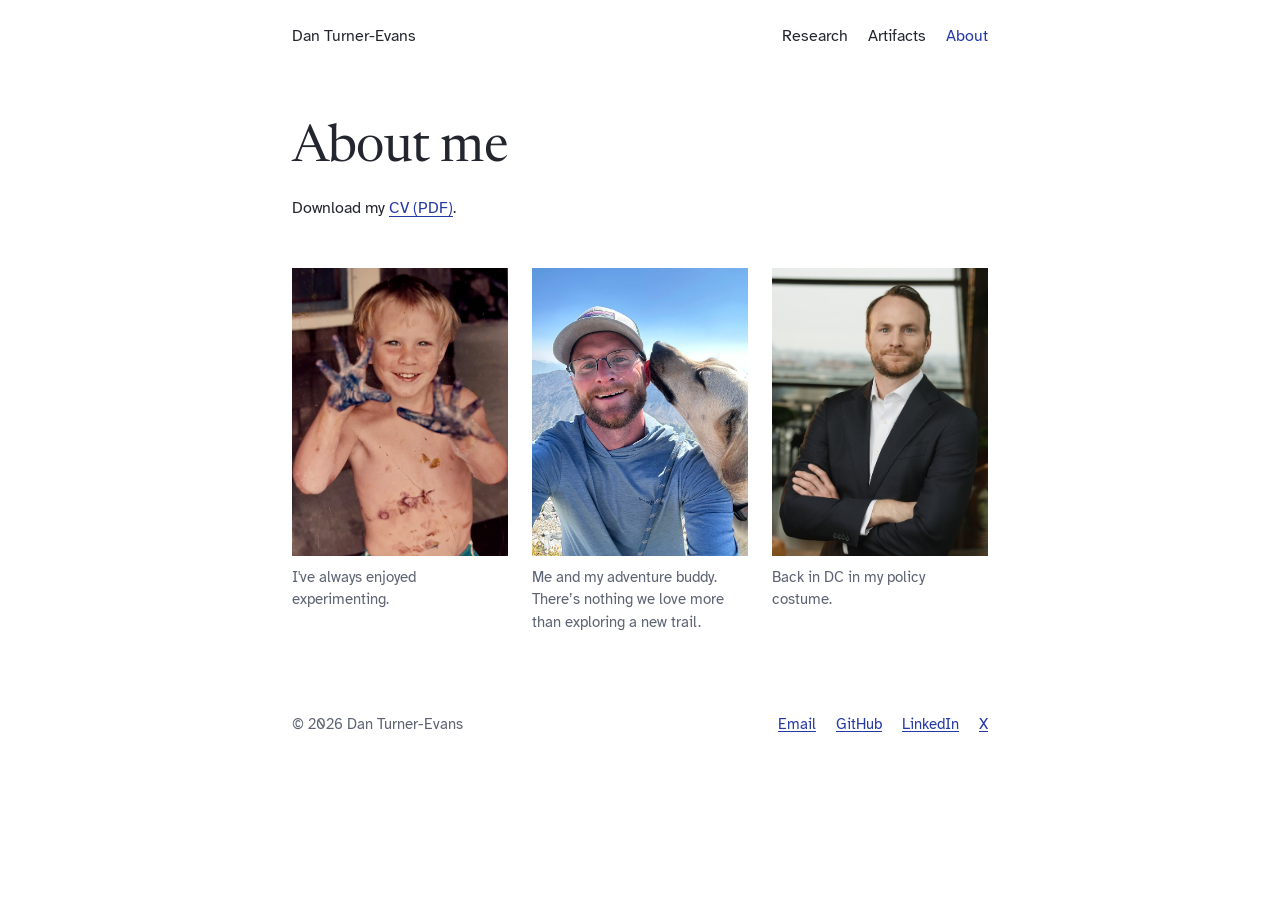
==== docs/about.html @ 0b2131c2 "Add personal website Static site for GitHub Pages, served from docs/: title page, Research (AI-for-s" ====
<!doctype html>
<html lang="en">
<head>
  <meta charset="utf-8">
  <meta name="viewport" content="width=device-width, initial-scale=1">
  <title>About | Dan Turner-Evans</title>
  <meta name="description" content="About Dan Turner-Evans.">
  <link rel="preconnect" href="https://fonts.googleapis.com">
  <link rel="preconnect" href="https://fonts.gstatic.com" crossorigin>
  <link rel="stylesheet" href="https://fonts.googleapis.com/css2?family=Atkinson+Hyperlegible&amp;family=Newsreader:ital,opsz,wght@0,6..72,400;0,6..72,600;1,6..72,400&amp;display=swap">
  <link rel="stylesheet" href="style.css">
</head>
<body>
  <header class="site-header">
    <div class="wrap">
      <a href="index.html">Dan Turner-Evans</a>
      <nav aria-label="Main">
        <a href="research.html">Research</a>
        <a href="artifacts.html">Artifacts</a>
        <a href="about.html" aria-current="page">About</a>
      </nav>
    </div>
  </header>
  <main class="wrap">
    <div class="opening">
      <h1>About me</h1>
      <p class="docs">Download my <a href="assets/Dan-Turner-Evans-CV.pdf">CV (PDF)</a>.</p>
    </div>
    <div class="album">
      <figure>
        <img src="assets/get-your-hands-dirty.jpg" width="750" height="1000" alt="Dan as a small child, smiling and holding up two hands covered in blue paint">
        <figcaption>I've always enjoyed experimenting.</figcaption>
      </figure>
      <figure>
        <img src="assets/me-and-loki.jpg" width="768" height="1024" alt="Dan taking a selfie on a mountain summit while his dog licks his ear">
        <figcaption>Me and my adventure buddy. There’s nothing we love more than exploring a new trail.</figcaption>
      </figure>
      <figure>
        <img src="assets/professional.jpg" width="543" height="724" alt="Dan in a dark suit and white shirt, arms crossed, by a window overlooking a city">
        <figcaption>Back in DC in my policy costume.</figcaption>
      </figure>
    </div>
  </main>
  <footer class="site-footer">
    <div class="wrap">
      <span>© 2026 Dan Turner-Evans</span>
      <nav aria-label="Contact">
        <a href="mailto:dan.turner.evans@pm.me">Email</a>
        <a href="https://github.com/DanTurner-Evans">GitHub</a>
        <a href="https://www.linkedin.com/in/danturnerevans/">LinkedIn</a>
        <a href="https://x.com/DanTurnerEvans">X</a>
      </nav>
    </div>
  </footer>
</body>
</html>
---- docs/style.css ----
:root {
  --paper: #ffffff;
  --ink: #23262f;
  --muted: #5d6373;
  --paint: #2438a6;
  --rule: #dfe1e8;
  --serif: "Newsreader", Georgia, "Times New Roman", serif;
  --sans: "Atkinson Hyperlegible", "Helvetica Neue", Arial, sans-serif;
}

* { box-sizing: border-box; }

html { -webkit-text-size-adjust: 100%; }

body {
  margin: 0;
  background: var(--paper);
  color: var(--ink);
  font: 400 1.1875rem/1.6 var(--serif);
}

.wrap {
  max-width: 46rem;
  margin: 0 auto;
  padding: 0 1.25rem;
}

a {
  color: var(--paint);
  text-decoration-thickness: 1px;
  text-underline-offset: 0.16em;
}

a:hover { text-decoration-thickness: 2px; }

a:focus-visible {
  outline: 2px solid var(--paint);
  outline-offset: 2px;
}

h1, h2, h3 {
  font-family: var(--serif);
  font-weight: 400;
  line-height: 1.15;
  margin: 0;
}

h1 { font-size: 3.25rem; letter-spacing: -0.015em; }
h2 { font-size: 2.25rem; letter-spacing: -0.01em; margin-top: 3rem; margin-bottom: 0.75rem; }
h3 { font-size: 1.4375rem; margin-top: 2.5rem; margin-bottom: 0.5rem; }

p { margin: 0 0 1rem; }

ul { margin: 0 0 1rem; padding-left: 1.2rem; }
li { margin-bottom: 0.5rem; }

cite { font-style: italic; }

/* Header and footer */

.site-header .wrap {
  display: flex;
  flex-wrap: wrap;
  justify-content: space-between;
  gap: 0.25rem 1.5rem;
  padding-top: 1.5rem;
  padding-bottom: 1.5rem;
  font: 400 1rem/1.5 var(--sans);
}

.site-header a { color: var(--ink); text-decoration: none; }
.site-header a:hover { color: var(--paint); }
.site-header nav { display: flex; flex-wrap: wrap; gap: 0.25rem 1.25rem; }
.site-header nav a[aria-current="page"] { color: var(--paint); }

.site-footer {
  margin-top: 5rem;
  padding-bottom: 2.5rem;
  color: var(--muted);
  font: 400 0.9375rem/1.5 var(--sans);
}

.site-footer .wrap { display: flex; flex-wrap: wrap; justify-content: space-between; gap: 0.25rem 1.5rem; }
.site-footer nav { display: flex; flex-wrap: wrap; gap: 0.25rem 1.25rem; }

/* Page openings */

.opening { margin-top: 3rem; margin-bottom: 3rem; }
.opening .lede { margin-top: 0.75rem; color: var(--muted); font-size: 1.3125rem; line-height: 1.4; }

/* Title page */

.home { margin-top: 3rem; }
.home .lede { margin: 0.75rem 0 2rem; color: var(--muted); font-size: 1.3125rem; line-height: 1.4; }

.fields {
  display: grid;
  grid-template-columns: repeat(4, 1fr);
  gap: 1rem;
  margin: 0 0 2.5rem;
  padding: 0;
  list-style: none;
}

.fields li { margin: 0; text-align: center; }
.fields a { display: block; color: var(--ink); text-decoration: none; font: 400 1rem/1.4 var(--sans); }
.fields a:hover span { color: var(--paint); text-decoration: underline; }
.fields img { display: block; width: 100%; height: auto; aspect-ratio: 1; object-fit: cover; margin-bottom: 0.5rem; }

/* About page */

.docs { margin-top: 1rem; font: 400 1rem/1.5 var(--sans); }

.album { display: grid; grid-template-columns: repeat(3, 1fr); gap: 1.5rem; }
.album figure { margin: 0; }
.album img { display: block; width: 100%; height: auto; }
.album figcaption { margin-top: 0.625rem; color: var(--muted); font: 400 0.9375rem/1.5 var(--sans); }

/* Research page */

.jump { display: flex; flex-wrap: wrap; gap: 0.25rem 1.25rem; font: 400 1rem/1.5 var(--sans); }

.field { margin-top: 4.5rem; }
.field > h2 { margin-top: 0; margin-bottom: 1.25rem; }

.plate { margin: 2.5rem 0; }
.plate img {
  display: block;
  width: 100%;
  height: auto;
}
.plate figcaption { margin-top: 0.75rem; color: var(--muted); font: 400 0.9375rem/1.5 var(--sans); }

/* Publication lists start collapsed; the summary heading toggles them. */

.pubs { margin-top: 2.5rem; }
.pubs > summary { cursor: pointer; color: var(--ink); }
.pubs > summary::marker { color: var(--paint); }
.pubs > summary h3 { display: inline; margin: 0; }
.pubs > summary:hover h3 { color: var(--paint); }
.pubs > summary:focus-visible { outline: 2px solid var(--paint); outline-offset: 4px; }
.pubs[open] > summary { margin-bottom: 0.5rem; }

/* Publication lists */

.papers { margin: 1.25rem 0 0; padding: 0; list-style: none; }
.paper { margin-bottom: 1.75rem; }

.entry { grid-column: 2; }

.entry { font-size: 1.0625rem; line-height: 1.45; }
.entry .title { display: block; font-size: 1.1875rem; line-height: 1.3; }
.entry .venue { display: block; margin-top: 0.2rem; }
.entry .authors { display: block; margin-top: 0.2rem; color: var(--muted); font-size: 1rem; }
.entry .authors b { color: var(--ink); font-weight: 600; }
.entry .links { display: flex; gap: 1rem; margin-top: 0.2rem; font: 400 0.9375rem/1.5 var(--sans); }

.note { margin-top: 1rem; color: var(--muted); font: 400 0.9375rem/1.5 var(--sans); }

/* Writing page */

.pieces { margin: 0; padding: 0; list-style: none; }
.pieces li { margin-bottom: 1.5rem; }
.pieces .title { display: block; font-size: 1.25rem; line-height: 1.3; }
.pieces .venue { display: block; margin-top: 0.15rem; color: var(--muted); font-size: 1.0625rem; }
.pieces .sub { margin: 0.5rem 0 0; padding-left: 1rem; border-left: 2px solid var(--rule); list-style: none; }
.pieces .sub li { margin: 0; color: var(--muted); font-size: 1.0625rem; }

@media (max-width: 40rem) {
  body { font-size: 1.125rem; }
  h1 { font-size: 2.625rem; }
  h2 { font-size: 1.9375rem; }
  .home { margin-top: 1.5rem; }
  .fields { grid-template-columns: repeat(2, 1fr); }
  .album { grid-template-columns: 1fr; }
}
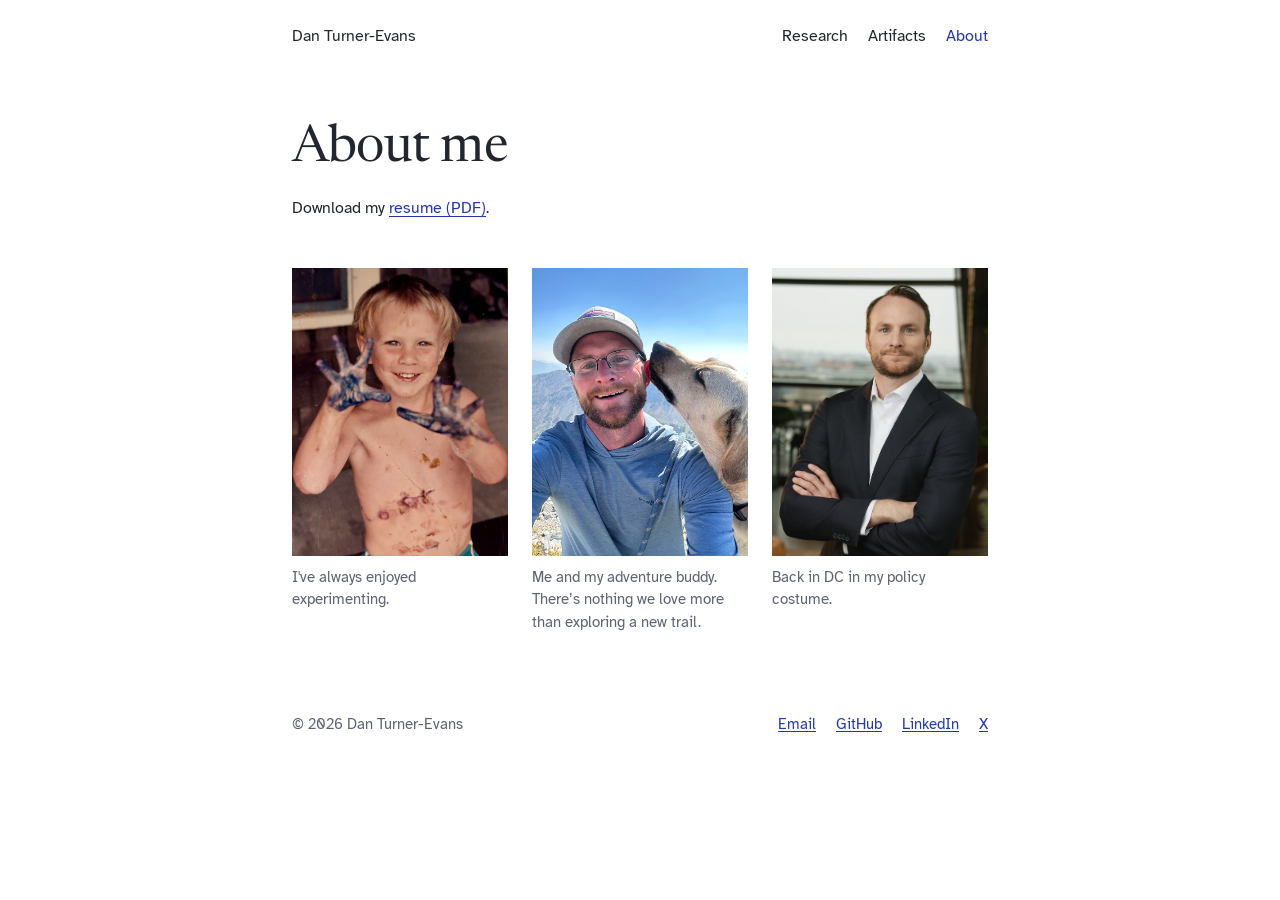
==== commit 450a3a83: "Link public resume on About page in place of CV Co-Authored-By: Claude Opus 5.5 <noreply@anthropic.c" ====
--- a/docs/about.html
+++ b/docs/about.html
@@ -24,7 +24,7 @@
   <main class="wrap">
     <div class="opening">
       <h1>About me</h1>
-      <p class="docs">Download my <a href="assets/Dan-Turner-Evans-CV.pdf">CV (PDF)</a>.</p>
+      <p class="docs">Download my <a href="assets/Dan-Turner-Evans-Resume.pdf">resume (PDF)</a>.</p>
     </div>
     <div class="album">
       <figure>
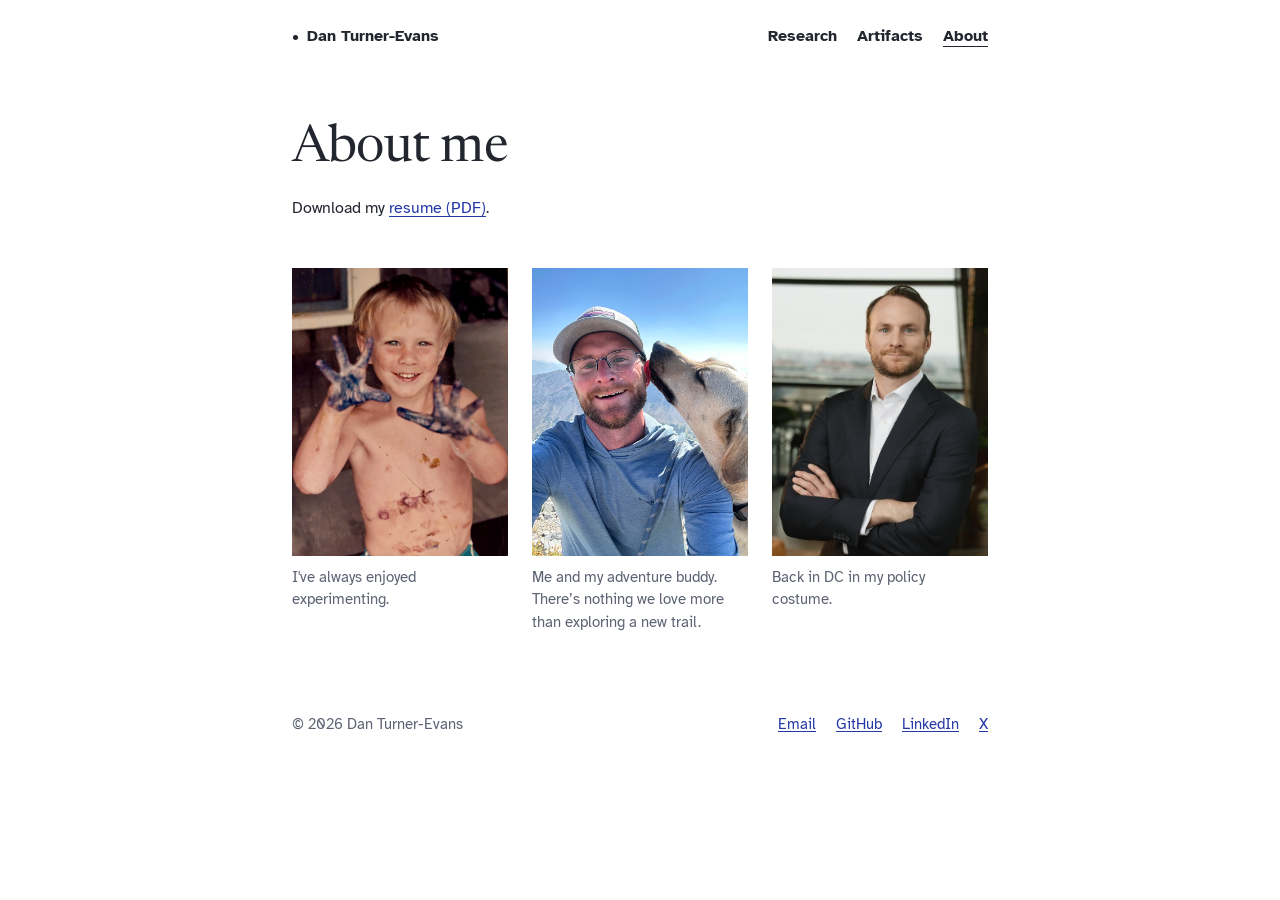
==== commit dd2310dd: "Make header text black and bold Co-Authored-By: Claude Opus 5.5 <noreply@anthropic.com>" ====
--- a/docs/about.html
+++ b/docs/about.html
@@ -5,9 +5,19 @@
   <meta name="viewport" content="width=device-width, initial-scale=1">
   <title>About | Dan Turner-Evans</title>
   <meta name="description" content="About Dan Turner-Evans.">
+  <meta property="og:type" content="website">
+  <meta property="og:site_name" content="Dan Turner-Evans">
+  <meta property="og:title" content="About | Dan Turner-Evans">
+  <meta property="og:description" content="About Dan Turner-Evans.">
+  <meta property="og:url" content="https://danturner-evans.github.io/about.html">
+  <meta property="og:image" content="https://danturner-evans.github.io/assets/share-card.jpg">
+  <meta property="og:image:width" content="1200">
+  <meta property="og:image:height" content="630">
+  <meta property="og:image:alt" content="Network diagram of connections between neurons in a ring">
+  <meta name="twitter:card" content="summary_large_image">
   <link rel="preconnect" href="https://fonts.googleapis.com">
   <link rel="preconnect" href="https://fonts.gstatic.com" crossorigin>
-  <link rel="stylesheet" href="https://fonts.googleapis.com/css2?family=Atkinson+Hyperlegible&amp;family=Newsreader:ital,opsz,wght@0,6..72,400;0,6..72,600;1,6..72,400&amp;display=swap">
+  <link rel="stylesheet" href="https://fonts.googleapis.com/css2?family=Atkinson+Hyperlegible:wght@400;700&amp;family=Newsreader:ital,opsz,wght@0,6..72,400;0,6..72,600;1,6..72,400&amp;display=swap">
   <link rel="stylesheet" href="style.css">
 </head>
 <body>
--- a/docs/style.css
+++ b/docs/style.css
@@ -65,13 +65,16 @@
   gap: 0.25rem 1.5rem;
   padding-top: 1.5rem;
   padding-bottom: 1.5rem;
-  font: 400 1rem/1.5 var(--sans);
+  font: 700 1rem/1.5 var(--sans);
 }
 
 .site-header a { color: var(--ink); text-decoration: none; }
 .site-header a:hover { color: var(--paint); }
+.site-header .wrap > a::before { content: "\2022" / ""; margin-right: 0.5rem; }
 .site-header nav { display: flex; flex-wrap: wrap; gap: 0.25rem 1.25rem; }
-.site-header nav a[aria-current="page"] { color: var(--paint); }
+.site-header nav a { text-underline-offset: 0.3em; }
+.site-header nav a:hover,
+.site-header nav a[aria-current="page"] { text-decoration: underline; }
 
 .site-footer {
   margin-top: 5rem;
@@ -121,15 +124,19 @@
 .jump { display: flex; flex-wrap: wrap; gap: 0.25rem 1.25rem; font: 400 1rem/1.5 var(--sans); }
 
 .field { margin-top: 4.5rem; }
-.field > h2 { margin-top: 0; margin-bottom: 1.25rem; }
+/* Section images sit beside the opening text. */
+.plate { float: right; width: 50%; margin: 0.4rem 0 1rem 1.75rem; }
+.plate img { display: block; width: 100%; height: auto; }
+.plate figcaption { margin-top: 0.5rem; color: var(--muted); font: 400 0.8125rem/1.4 var(--sans); }
+.more { clear: both; }
 
-.plate { margin: 2.5rem 0; }
-.plate img {
-  display: block;
-  width: 100%;
-  height: auto;
-}
-.plate figcaption { margin-top: 0.75rem; color: var(--muted); font: 400 0.9375rem/1.5 var(--sans); }
+/* Each section shows its opening text; the rest starts collapsed. */
+.more > summary { display: inline-block; cursor: pointer; list-style: none; color: var(--paint); font: 400 1rem/1.5 var(--sans); text-decoration: underline; text-underline-offset: 0.16em; }
+.more > summary::-webkit-details-marker { display: none; }
+.more > summary::before { content: "Show more"; }
+.more[open] > summary::before { content: "Show less"; }
+.more > summary:hover { text-decoration-thickness: 2px; }
+.more > summary:focus-visible { outline: 2px solid var(--paint); outline-offset: 4px; }
 
 /* Publication lists start collapsed; the summary heading toggles them. */
 
@@ -173,4 +180,5 @@
   .home { margin-top: 1.5rem; }
   .fields { grid-template-columns: repeat(2, 1fr); }
   .album { grid-template-columns: 1fr; }
+  .plate { float: none; width: 100%; margin: 0 0 1.5rem; }
 }
